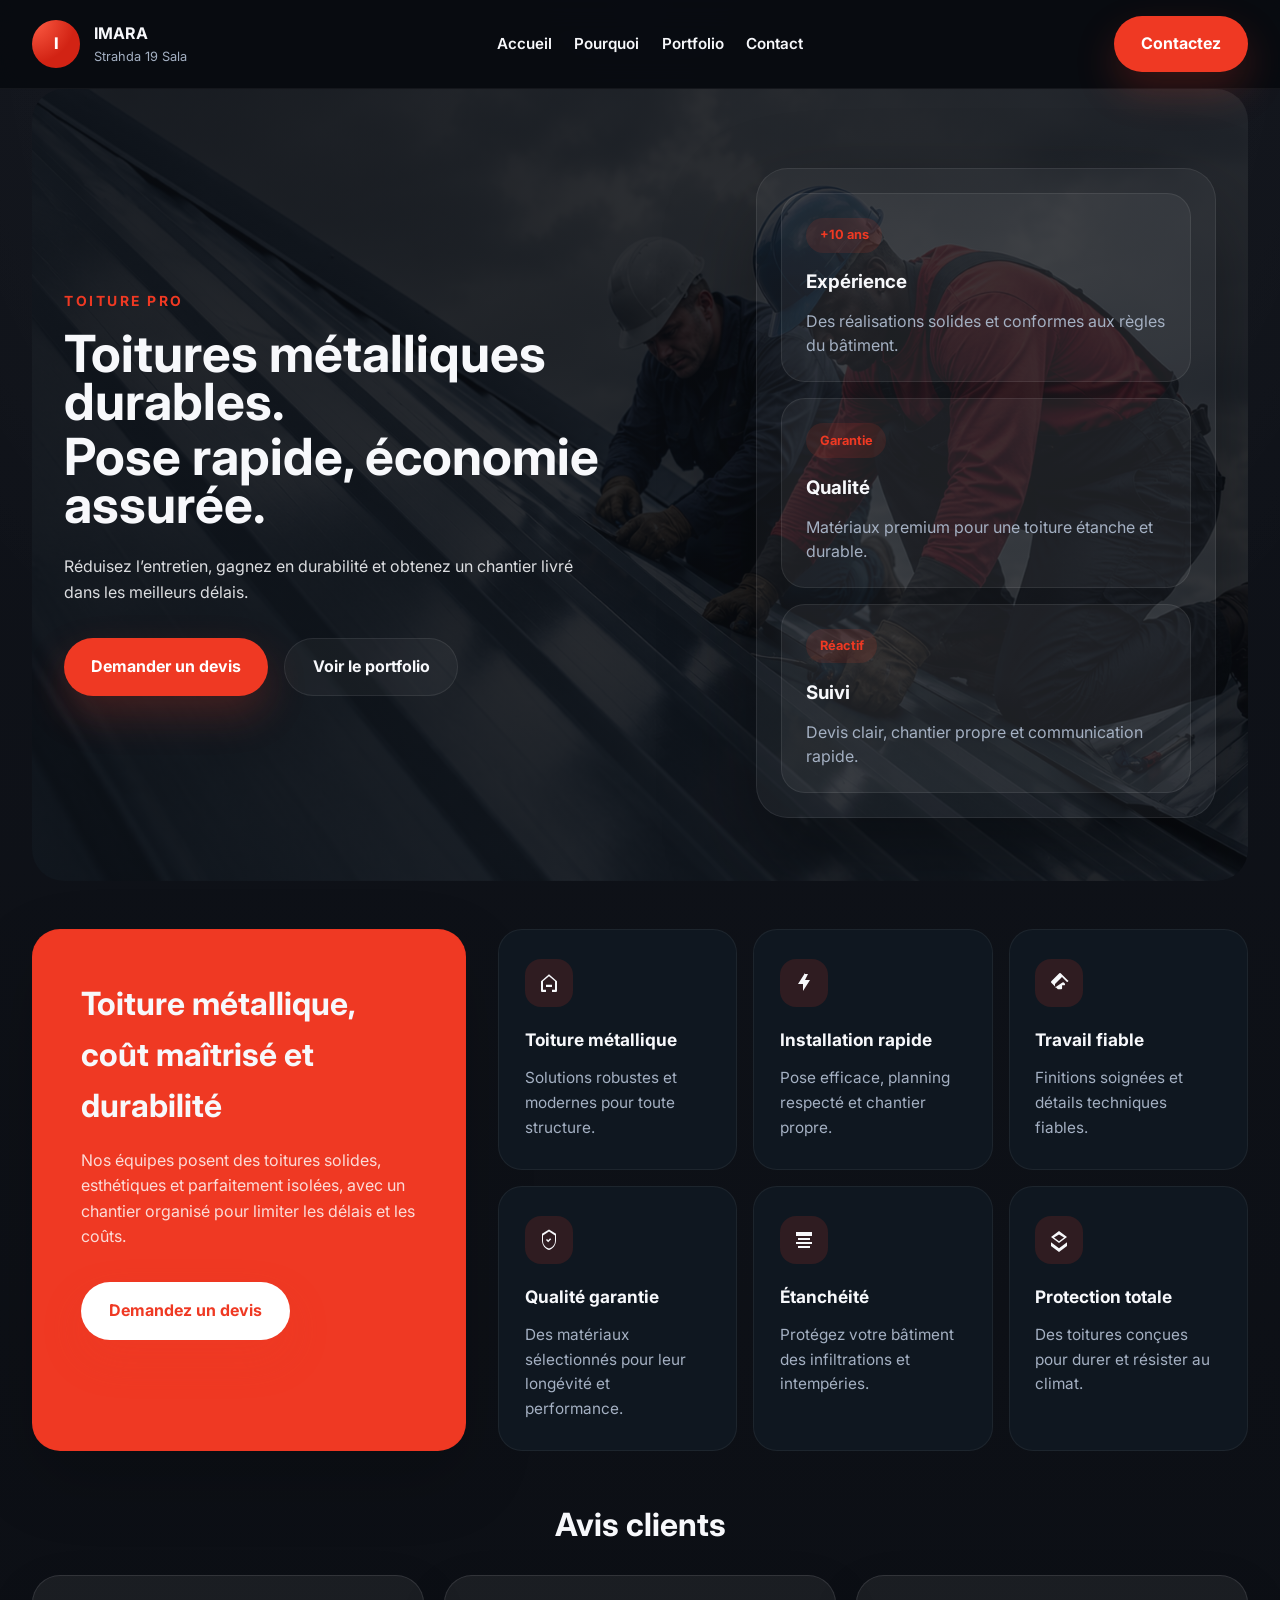
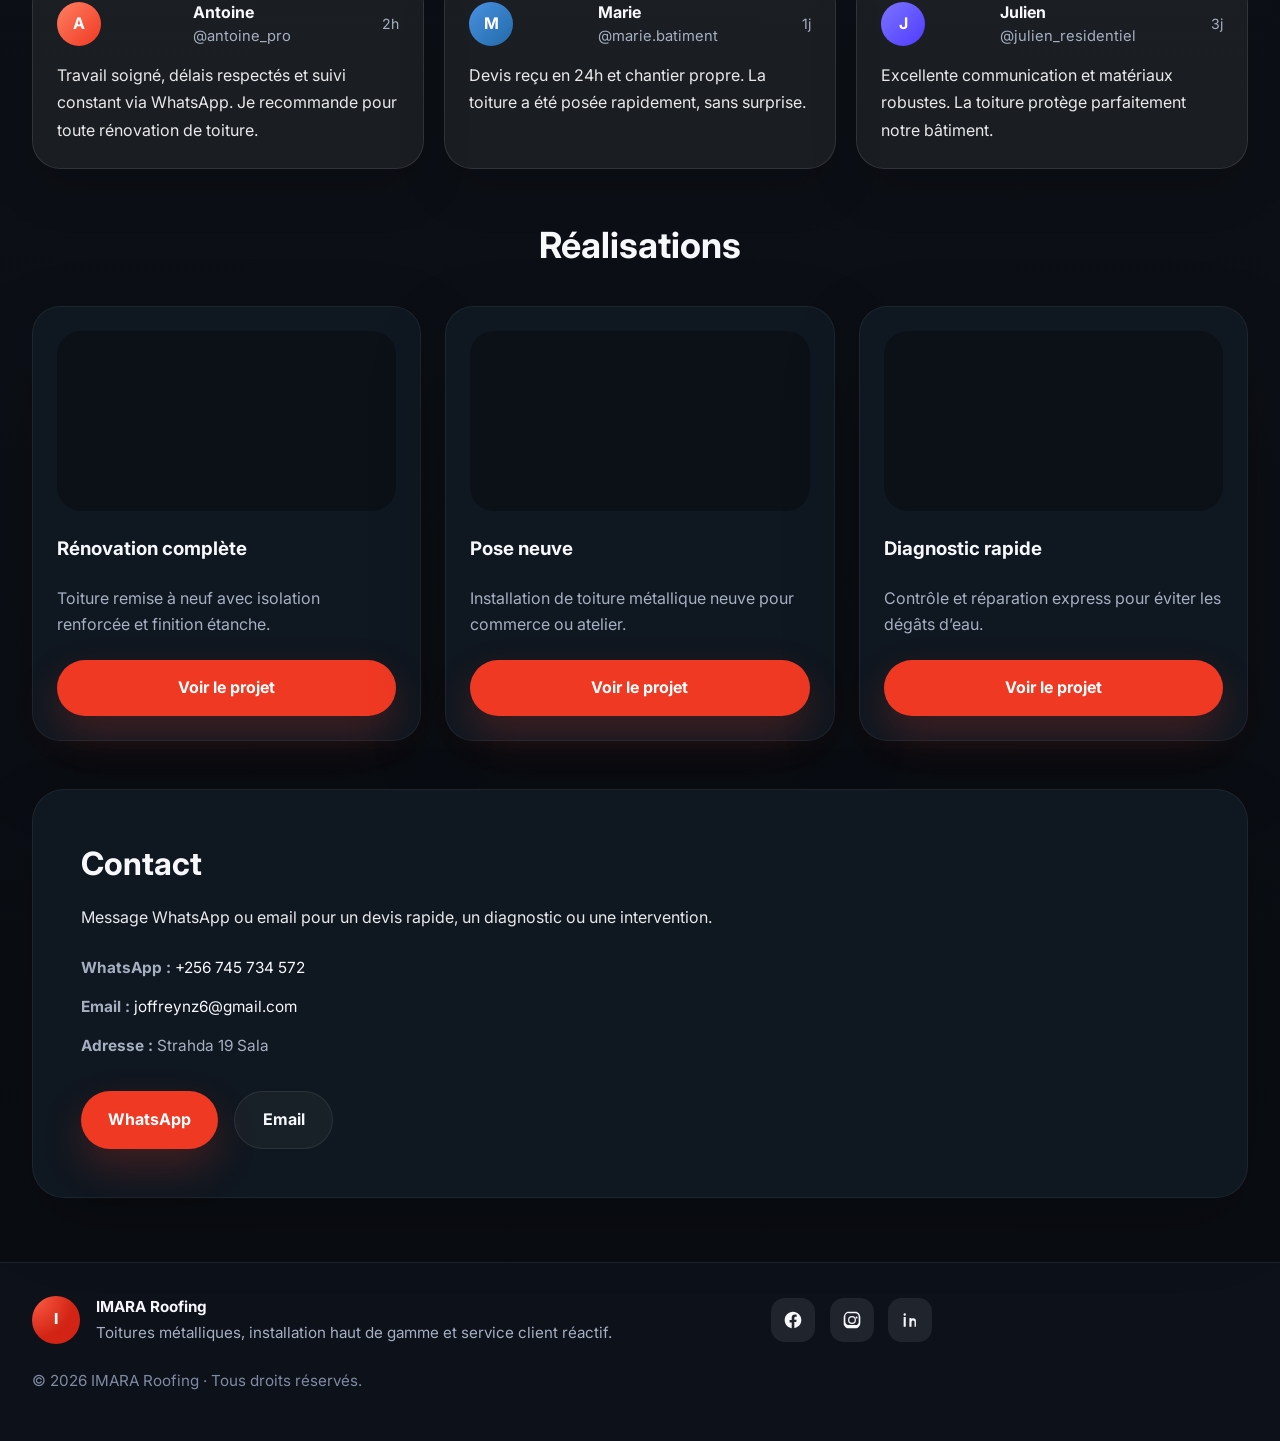
==== index.html @ eb377184 "first commit" ====
<!DOCTYPE html>
<html lang="fr">
<head>
  <meta charset="UTF-8" />
  <meta name="viewport" content="width=device-width, initial-scale=1.0" />
  <meta name="description" content="IMARA Roofing propose des toitures métalliques durables, une installation rapide et un service client réactif. Devis WhatsApp ou email en 24h." />
  <link rel="preconnect" href="https://fonts.googleapis.com" />
  <link rel="preconnect" href="https://fonts.gstatic.com" crossorigin />
  <link href="https://fonts.googleapis.com/css2?family=Inter:wght@400;500;600;700;800&display=swap" rel="stylesheet" />
  <link rel="preload" href="Hero.png" as="image" />
  <link rel="preload" href="1.jpg" as="image" />
  <link rel="preload" href="2.jpg" as="image" />
  <link rel="preload" href="3.jpg" as="image" />
  <title>IMARA Roofing</title>
  <link rel="stylesheet" href="styles.css" />
  <link rel="icon" type="image/x-icon" href="logo.png" />
</head>
<body>
  <header class="site-header">
    <div class="brand">
      <div class="brand-mark">I</div>
      <div class="brand-text">
        <strong>IMARA</strong>
        <span>Strahda 19 Sala</span>
      </div>
    </div>

    <button class="mobile-nav-toggle" aria-label="Ouvrir le menu" aria-expanded="false">
      <span></span>
      <span></span>
      <span></span>
    </button>

    <nav class="site-nav" aria-label="Navigation principale">
      <a href="#home">Accueil</a>
      <a href="#which">Pourquoi</a>
      <a href="#portfolio">Portfolio</a>
      <a href="#contact">Contact</a>
    </nav>

    <a class="button button-primary header-cta" href="#contact">Contactez</a>
  </header>

  <main>
    <section class="hero" id="home">
      <div class="hero-copy">
        <p class="eyebrow">Toiture pro</p>
        <h1>Toitures métalliques durables.<br /><span>Pose rapide, économie assurée.</span></h1>
        <p class="hero-text">Réduisez l’entretien, gagnez en durabilité et obtenez un chantier livré dans les meilleurs délais.</p>
        <div class="hero-actions">
          <a class="button button-primary" href="#contact">Demander un devis</a>
          <a class="button button-secondary" href="#portfolio">Voir le portfolio</a>
        </div>
      </div>
      <div class="hero-visual">
        <span class="sr-only">Illustration de chantier de toiture métallique</span>
        <article class="visual-card">
          <span class="visual-tag">+10 ans</span>
          <h3>Expérience</h3>
          <p>Des réalisations solides et conformes aux règles du bâtiment.</p>
        </article>
        <article class="visual-card">
          <span class="visual-tag">Garantie</span>
          <h3>Qualité</h3>
          <p>Matériaux premium pour une toiture étanche et durable.</p>
        </article>
        <article class="visual-card">
          <span class="visual-tag">Réactif</span>
          <h3>Suivi</h3>
          <p>Devis clair, chantier propre et communication rapide.</p>
        </article>
      </div>
    </section>

    <section class="overview" id="which">
      <div class="overview-panel">
        <h2>Toiture métallique, coût maîtrisé et durabilité</h2>
        <p>Nos équipes posent des toitures solides, esthétiques et parfaitement isolées, avec un chantier organisé pour limiter les délais et les coûts.</p>
        <a class="button button-secondary" href="#contact">Demandez un devis</a>
      </div>

      <div class="overview-grid">
        <article class="feature-block">
          <div class="feature-icon">
            <svg viewBox="0 0 24 24" aria-hidden="true"><path d="M12 3.25l8 7V20a1 1 0 0 1-1 1h-4v-5H9v5H5a1 1 0 0 1-1-1V10.25l8-7zm0 1.9L6 10.25v8.5h3v-5h6v5h3v-8.5L12 5.15z"/></svg>
          </div>
          <h3>Toiture métallique</h3>
          <p>Solutions robustes et modernes pour toute structure.</p>
        </article>
        <article class="feature-block">
          <div class="feature-icon">
            <svg viewBox="0 0 24 24" aria-hidden="true"><path d="M13 2L6 13h5v7l7-11h-5l3-6h-3z"/></svg>
          </div>
          <h3>Installation rapide</h3>
          <p>Pose efficace, planning respecté et chantier propre.</p>
        </article>
        <article class="feature-block">
          <div class="feature-icon">
            <svg viewBox="0 0 24 24" aria-hidden="true"><path d="M21.7 10.3l-8-8a1 1 0 0 0-1.4 0l-8 8a1 1 0 0 0 0 1.4l6.3 6.3c.18.18.43.28.7.28h2.8a1 1 0 0 0 1-1v-3h2a1 1 0 0 0 .7-1.7l-1-1a1 1 0 0 0-1.4 0L8 16.6V13l7-7 4.7 4.7a1 1 0 0 0 1.4-1.4z"/></svg>
          </div>
          <h3>Travail fiable</h3>
          <p>Finitions soignées et détails techniques fiables.</p>
        </article>
        <article class="feature-block">
          <div class="feature-icon">
            <svg viewBox="0 0 24 24" aria-hidden="true"><path d="M12 1.5l7 4.25v6.5c0 5-3.3 8.75-7 9.75-3.7-1-7-4.75-7-9.75v-6.5l7-4.25zm0 2.05L6 7.46v5.64c0 3.7 2.6 6.78 6 7.4 3.4-.62 6-3.7 6-7.4V7.46l-6-3.91zm1.13 6.65l-1.96 1.96-1.13-1.13-1.06 1.06 2.19 2.19 3.02-3.02-1.06-1.06z"/></svg>
          </div>
          <h3>Qualité garantie</h3>
          <p>Des matériaux sélectionnés pour leur longévité et performance.</p>
        </article>
        <article class="feature-block">
          <div class="feature-icon">
            <svg viewBox="0 0 24 24" aria-hidden="true"><path d="M4 4h16v4H4V4zm2 6h12v2H6v-2zm-2 4h16v2H4v-2zm2 4h12v2H6v-2z"/></svg>
          </div>
          <h3>Étanchéité</h3>
          <p>Protégez votre bâtiment des infiltrations et intempéries.</p>
        </article>
        <article class="feature-block">
          <div class="feature-icon">
            <svg viewBox="0 0 24 24" aria-hidden="true"><path d="M12 3l8 6-8 6-8-6 8-6zm0 3.5L7 9.5l5 3.75 5-3.75-5-3zM4 14.2l8 6 8-6V18l-8 6-8-6v-3.8z"/></svg>
          </div>
          <h3>Protection totale</h3>
          <p>Des toitures conçues pour durer et résister au climat.</p>
        </article>
      </div>
    </section>

    <section class="testimonials" aria-label="Témoignages clients">
      <h2>Avis clients</h2>
      <div class="testimonial-grid">
        <article class="testimonial-card">
          <div class="testimonial-meta">
            <div class="avatar avatar-antoine" aria-hidden="true">A</div>
            <div>
              <div class="testimonial-user">Antoine</div>
              <div class="testimonial-handle">@antoine_pro</div>
            </div>
            <span class="testimonial-time">2h</span>
          </div>
          <p>Travail soigné, délais respectés et suivi constant via WhatsApp. Je recommande pour toute rénovation de toiture.</p>
        </article>
        <article class="testimonial-card">
          <div class="testimonial-meta">
            <div class="avatar avatar-marie" aria-hidden="true">M</div>
            <div>
              <div class="testimonial-user">Marie</div>
              <div class="testimonial-handle">@marie.batiment</div>
            </div>
            <span class="testimonial-time">1j</span>
          </div>
          <p>Devis reçu en 24h et chantier propre. La toiture a été posée rapidement, sans surprise.</p>
        </article>
        <article class="testimonial-card">
          <div class="testimonial-meta">
            <div class="avatar avatar-julien" aria-hidden="true">J</div>
            <div>
              <div class="testimonial-user">Julien</div>
              <div class="testimonial-handle">@julien_residentiel</div>
            </div>
            <span class="testimonial-time">3j</span>
          </div>
          <p>Excellente communication et matériaux robustes. La toiture protège parfaitement notre bâtiment.</p>
        </article>
      </div>
    </section>

    <section class="services" id="portfolio">
      <h2>Réalisations</h2>
      <div class="card-grid">
        <article class="service-card">
          <div class="card-image card-image-1" role="img" aria-label="Rénovation de toiture métallique sur une maison individuelle"></div>
          <h3>Rénovation complète</h3>
          <p>Toiture remise à neuf avec isolation renforcée et finition étanche.</p>
          <a class="button button-primary" href="#contact">Voir le projet</a>
        </article>
        <article class="service-card">
          <div class="card-image card-image-2" role="img" aria-label="Pose d'une nouvelle toiture métal sur bâtiment professionnel"></div>
          <h3>Pose neuve</h3>
          <p>Installation de toiture métallique neuve pour commerce ou atelier.</p>
          <a class="button button-primary" href="#contact">Voir le projet</a>
        </article>
        <article class="service-card">
          <div class="card-image card-image-3" role="img" aria-label="Inspection et réparation de toiture en métal pour une résidence"></div>
          <h3>Diagnostic rapide</h3>
          <p>Contrôle et réparation express pour éviter les dégâts d’eau.</p>
          <a class="button button-primary" href="#contact">Voir le projet</a>
        </article>
      </div>
    </section>

    <section class="contact" id="contact">
      <div class="contact-panel">
        <h2>Contact</h2>
        <p>Message WhatsApp ou email pour un devis rapide, un diagnostic ou une intervention.</p>
        <ul class="contact-info">
          <li><strong>WhatsApp :</strong> <a href="https://wa.me/256745734572" target="_blank" rel="noreferrer noopener">+256 745 734 572</a></li>
          <li><strong>Email :</strong> <a href="mailto:joffreynz6@gmail.com">joffreynz6@gmail.com</a></li>
          <li><strong>Adresse :</strong> Strahda 19 Sala</li>
        </ul>
        <div class="contact-actions">
          <a class="button button-primary" href="https://wa.me/256745734572" target="_blank" rel="noreferrer noopener">WhatsApp</a>
          <a class="button button-secondary" href="mailto:joffreynz6@gmail.com">Email</a>
        </div>
      </div>
    </section>
  </main>

  <button class="back-to-top" type="button" aria-label="Retour en haut">↑</button>

  <footer class="site-footer">
    <div class="footer-brand">
      <div class="brand-mark">I</div>
      <div>
        <p class="footer-title">IMARA Roofing</p>
        <p class="footer-text">Toitures métalliques, installation haut de gamme et service client réactif.</p>
      </div>
    </div>
    <div class="footer-links" aria-label="Liens réseaux sociaux">
      <a href="https://www.facebook.com" target="_blank" rel="noreferrer noopener" class="footer-link" aria-label="Facebook">
        <svg viewBox="0 0 24 24" aria-hidden="true"><path d="M22 12c0-5.52-4.48-10-10-10S2 6.48 2 12c0 4.99 3.66 9.12 8.44 9.88v-6.99H7.9v-2.9h2.54V9.41c0-2.5 1.49-3.89 3.77-3.89 1.09 0 2.23.2 2.23.2v2.45h-1.25c-1.23 0-1.61.76-1.61 1.54v1.85h2.74l-.44 2.9h-2.3v6.99C18.34 21.12 22 16.99 22 12z"/></svg>
      </a>
      <a href="https://www.instagram.com" target="_blank" rel="noreferrer noopener" class="footer-link" aria-label="Instagram">
        <svg viewBox="0 0 24 24" aria-hidden="true"><path d="M7.75 2h8.5C19.1 2 22 4.9 22 8.75v6.5C22 19.1 19.1 22 16.25 22h-8.5C4.9 22 2 19.1 2 16.25v-6.5C2 4.9 4.9 2 7.75 2zm0 1.5C5.68 3.5 4 5.18 4 7.25v6.5C4 16.32 5.68 18 7.75 18h8.5C18.32 18 20 16.32 20 14.25v-6.5C20 5.68 18.32 4 16.25 4h-8.5zM12 7.25a4.75 4.75 0 1 1 0 9.5 4.75 4.75 0 0 1 0-9.5zm0 1.5a3.25 3.25 0 1 0 0 6.5 3.25 3.25 0 0 0 0-6.5zm5.5-.88a1.13 1.13 0 1 1 0 2.25 1.13 1.13 0 0 1 0-2.25z"/></svg>
      </a>
      <a href="https://www.linkedin.com" target="_blank" rel="noreferrer noopener" class="footer-link" aria-label="LinkedIn">
        <svg viewBox="0 0 24 24" aria-hidden="true"><path d="M6.94 8.43H4.38V20H6.94V8.43zM5.66 6.75a1.44 1.44 0 1 1 0-2.88 1.44 1.44 0 0 1 0 2.88zM20 20h-2.56v-5.34c0-1.28-.5-2.16-1.74-2.16-0.95 0-1.52.64-1.77 1.26-.09.22-.11.53-.11.84V20H11.3s.03-9.36 0-10.33h2.56v1.46c.34-.53.95-1.29 2.3-1.29 1.68 0 2.95 1.1 2.95 3.45V20z"/></svg>
      </a>
    </div>
    <p class="footer-copy">© <span id="footer-year"></span> IMARA Roofing · Tous droits réservés.</p>
  </footer>

  <script src="script.js"></script>
</body>
</html>
---- styles.css ----
:root {
  color-scheme: dark;
  --bg: #090c11;
  --surface: #0f1720;
  --surface-muted: #131a25;
  --text: #f7f8fb;
  --text-muted: #a4b0c2;
  --border: rgba(255,255,255,0.08);
  --accent: #ef3923;
  --accent-soft: rgba(239,57,35,0.14);
  font-family: Inter, system-ui, -apple-system, BlinkMacSystemFont, "Segoe UI", sans-serif;
  font-size: 16px;
  line-height: 1.6;
  color: var(--text);
  background-color: var(--bg);
}
*, *::before, *::after {
  box-sizing: border-box;
}
html {
  scroll-behavior: smooth;
}
body {
  margin: 0;
  min-height: 100vh;
  background: radial-gradient(circle at top, rgba(255,255,255,0.05), transparent 28%),
              linear-gradient(180deg, #10131a 0%, var(--bg) 100%);
}
a {
  color: inherit;
  text-decoration: none;
}
button,
.button {
  display: inline-flex;
  align-items: center;
  justify-content: center;
  border: none;
  border-radius: 999px;
  padding: 0.95rem 1.7rem;
  font-weight: 700;
  cursor: pointer;
  transition: transform 0.25s ease, box-shadow 0.25s ease, background-color 0.25s ease;
}
.button:hover,
.footer-link:hover {
  transform: translateY(-1px);
}
.button-primary {
  background: var(--accent);
  color: white;
  box-shadow: 0 18px 40px rgba(239, 57, 35, 0.22);
}
.button-secondary {
  background: rgba(255,255,255,0.04);
  color: var(--text);
  border: 1px solid var(--border);
}
.site-header {
  position: sticky;
  top: 0;
  z-index: 20;
  display: flex;
  align-items: center;
  justify-content: space-between;
  gap: 1rem;
  padding: 1rem 2rem;
  background: rgba(8, 11, 16, 0.95);
  border-bottom: 1px solid rgba(255,255,255,0.05);
  backdrop-filter: blur(14px);
}
.brand {
  display: flex;
  align-items: center;
  gap: 0.85rem;
}
.brand-mark {
  width: 48px;
  height: 48px;
  border-radius: 50%;
  display: grid;
  place-items: center;
  background: radial-gradient(circle at top left, #ff5f46, #d22314 64%);
  color: white;
  font-weight: 800;
}
.brand-text strong {
  display: block;
  font-size: 1rem;
}
.brand-text span {
  display: block;
  font-size: 0.8rem;
  color: var(--text-muted);
}
.mobile-nav-toggle {
  display: none;
  width: 44px;
  height: 44px;
  border: 1px solid var(--border);
  border-radius: 14px;
  background: rgba(255,255,255,0.05);
  color: var(--text);
  cursor: pointer;
  align-items: center;
  justify-content: center;
  padding: 0.75rem;
}
.mobile-nav-toggle span {
  display: block;
  width: 20px;
  height: 2px;
  background: currentColor;
  border-radius: 999px;
  margin: 3px 0;
}
.site-nav {
  display: flex;
  align-items: center;
  gap: 1.4rem;
}
.site-nav a {
  color: var(--text);
  font-size: 0.95rem;
  font-weight: 600;
}
.header-cta {
  white-space: nowrap;
}
.hero {
  display: grid;
  grid-template-columns: 1.4fr 1fr;
  gap: 3rem;
  align-items: center;
  min-height: 88vh;
  padding: 4rem 2rem 3rem;
  margin: 0 2rem;
  background: linear-gradient(180deg, rgba(9, 12, 17, 0.86), rgba(9, 12, 17, 0.86)),
              url('Hero.png') center/cover no-repeat;
  border-radius: 32px;
  overflow: hidden;
}
.hero-copy {
  max-width: 640px;
}
.eyebrow {
  color: var(--accent);
  font-weight: 700;
  letter-spacing: 0.18em;
  text-transform: uppercase;
  margin: 0 0 1rem;
  font-size: 0.87rem;
}
.hero-copy h1 {
  margin: 0;
  font-size: clamp(3rem, 4vw, 5.4rem);
  line-height: 0.95;
}
.hero-copy h1 span {
  display: block;
  margin-top: 0.35rem;
}
.hero-text {
  margin: 1.6rem 0 2rem;
  color: rgba(247,248,251,0.88);
  font-size: 1rem;
  max-width: 32rem;
}
.hero-actions {
  display: flex;
  flex-wrap: wrap;
  gap: 1rem;
}
.hero-visual {
  min-height: 420px;
  border-radius: 32px;
  background: rgba(255,255,255,0.04);
  border: 1px solid rgba(255,255,255,0.08);
  box-shadow: 0 40px 90px rgba(0,0,0,0.35);
  display: grid;
  grid-template-columns: repeat(1, minmax(0, 1fr));
  gap: 1rem;
  padding: 1.5rem;
}
.visual-card {
  background: rgba(255,255,255,0.05);
  border: 1px solid rgba(255,255,255,0.08);
  border-radius: 24px;
  padding: 1.5rem;
}
.visual-tag {
  display: inline-flex;
  padding: 0.45rem 0.85rem;
  border-radius: 999px;
  background: rgba(239,57,35,0.12);
  color: var(--accent);
  font-size: 0.8rem;
  font-weight: 700;
  margin-bottom: 0.9rem;
}
.visual-card h3 {
  margin: 0 0 0.75rem;
}
.visual-card p {
  margin: 0;
  color: var(--text-muted);
  line-height: 1.5;
}
.sr-only {
  position: absolute;
  width: 1px;
  height: 1px;
  padding: 0;
  margin: -1px;
  overflow: hidden;
  clip: rect(0, 0, 0, 0);
  white-space: nowrap;
  border: 0;
}
.overview {
  display: grid;
  grid-template-columns: 1.1fr 1.9fr;
  gap: 2rem;
  margin: 3rem 2rem 0;
  
}
.overview-panel {
  background-color: #ef3923;
  
  border: 1px solid rgba(213, 16, 16, 0.06);
  border-radius: 28px;
  padding: 3rem;
  box-shadow: 0 28px 70px rgba(0, 0, 0, 0.18);
}
.overview-panel h2 {
  margin: 0 0 1rem;
  font-size: clamp(2rem, 2.5vw, 2.8rem);
}
.overview-panel p {
  margin: 0 0 2rem;
  color: rgba(255,255,255,0.82);
  max-width: 32rem;
}
.overview-panel .button {
  background: white;
  color: var(--accent);
  box-shadow: 0 18px 40px rgba(239, 57, 35, 0.22);
}
.overview-grid {
  display: grid;
  grid-template-columns: repeat(3, minmax(0, 1fr));
  gap: 1rem;
 
}

.feature-block {
  background: var(--surface);
  border-radius: 24px;
  padding: 1.8rem 1.6rem;
  border: 1px solid rgba(255,255,255,0.06);
  transition: transform 0.25s ease, border-color 0.25s ease, background 0.25s ease;
}
.feature-block:hover {
  transform: translateY(-3px);
  border-color: rgba(239, 57, 35, 0.28);
}
.feature-icon {
  width: 48px;
  height: 48px;
  border-radius: 16px;
  display: grid;
  place-items: center;
  background: var(--accent-soft);
  margin-bottom: 1.2rem;
}
.feature-icon svg {
  width: 24px;
  height: 24px;
  fill: currentColor;
}
.feature-block h3 {
  margin: 0 0 0.8rem;
  font-size: 1.08rem;
}
.feature-block p {
  margin: 0;
  color: var(--text-muted);
  font-size: 0.96rem;
}
.services {
  margin: 3rem 2rem 0;
  
}
.services h2 {
  margin: 0 0 2rem;
  font-size: clamp(2.25rem, 2.8vw, 3.5rem);
  text-align: center;
}
.card-grid {
  display: grid;
  grid-template-columns: repeat(3, minmax(0, 1fr));
  gap: 1.5rem;
}
.service-card {
  background: var(--surface);
  border-radius: 28px;
  padding: 1.5rem;
  border: 1px solid rgba(255,255,255,0.06);
  box-shadow: 0 30px 80px rgba(0, 0, 0, 0.18);
  display: flex;
  flex-direction: column;
  gap: 1.4rem;
}
.card-image {
  min-height: 180px;
  border-radius: 24px;
  background-size: cover;
  background-position: center;
}
.card-image-1 {
  background: linear-gradient(180deg, rgba(0,0,0,0.28), rgba(0,0,0,0.28)), url('1.jpg') center/cover no-repeat;
}
.card-image-2 {
  background: linear-gradient(180deg, rgba(0,0,0,0.28), rgba(0,0,0,0.28)), url('2.jpg') center/cover no-repeat;
}
.card-image-3 {
  background: linear-gradient(180deg, rgba(0,0,0,0.28), rgba(0,0,0,0.28)), url('3.jpg') center/cover no-repeat;
}
.service-card h3 {
  margin: 0;
}
.service-card p {
  margin: 0;
  color: var(--text-muted);
}
.testimonials {
  margin: 3rem 2rem 0;
}
.testimonials h2 {
  margin: 0 0 1.5rem;
  font-size: clamp(2rem, 2.5vw, 2.8rem);
  text-align: center;
}
.testimonial-grid {
  display: grid;
  grid-template-columns: repeat(3, minmax(0, 1fr));
  gap: 1.25rem;
}
.testimonial-card {
  background: rgba(255,255,255,0.06);
  border: 1px solid rgba(255,255,255,0.1);
  border-radius: 28px;
  padding: 1.5rem;
  color: var(--text);
  box-shadow: 0 20px 50px rgba(0, 0, 0, 0.14);
}
.testimonial-meta {
  display: flex;
  align-items: center;
  gap: 0.9rem;
  justify-content: space-between;
  margin-bottom: 0.85rem;
}
.avatar {
  width: 44px;
  height: 44px;
  border-radius: 50%;
  display: grid;
  place-items: center;
  font-weight: 700;
  color: white;
  background: linear-gradient(135deg, #ff7f61, #ef3923);
  flex-shrink: 0;
}
.avatar-marie {
  background: linear-gradient(135deg, #4a90e2, #226ba8);
}
.avatar-julien {
  background: linear-gradient(135deg, #7b74ff, #4f3bff);
}
.testimonial-user {
  font-weight: 700;
}
.testimonial-handle {
  color: var(--text-muted);
  font-size: 0.92rem;
}
.testimonial-time {
  color: var(--text-muted);
  font-size: 0.88rem;
}
.testimonial-card p {
  margin: 0;
  color: rgba(255,255,255,0.9);
  line-height: 1.7;
}
.contact {
  display: grid;
  grid-template-columns: 1fr;
  gap: 1.75rem;
  margin: 3rem 2rem 4rem;
}
.contact-panel {
  background: var(--surface);
  border-radius: 32px;
  padding: 3rem;
  border: 1px solid rgba(255,255,255,0.06);
  box-shadow: 0 28px 70px rgba(0, 0, 0, 0.18);
}
.contact-actions {
  display: flex;
  flex-wrap: wrap;
  gap: 1rem;
}
.back-to-top {
  position: fixed;
  right: 1.25rem;
  bottom: 1.25rem;
  width: 44px;
  height: 44px;
  border: none;
  border-radius: 14px;
  background: rgba(239, 57, 35, 0.92);
  color: white;
  font-size: 1.25rem;
  cursor: pointer;
  opacity: 0;
  visibility: hidden;
  transform: translateY(10px);
  transition: opacity 0.25s ease, transform 0.25s ease, visibility 0.25s ease;
}
.back-to-top.visible {
  opacity: 1;
  visibility: visible;
  transform: translateY(0);
}
.contact-panel h2 {
  margin: 0 0 1rem;
  font-size: clamp(2rem, 2.5vw, 3rem);
}
.contact-panel p {
  margin: 0 0 1.6rem;
  color: rgba(255,255,255,0.9);
}
.contact-info {
  list-style: none;
  padding: 0;
  margin: 0 0 2rem;
  display: grid;
  gap: 0.9rem;
}
.contact-info li {
  color: var(--text-muted);
  font-size: 0.96rem;
}
.contact-info a {
  color: var(--text);
}
.contact-actions {
  display: flex;
  flex-wrap: wrap;
  gap: 1rem;
}
.site-footer {
  padding: 2rem 2rem 3rem;
  display: grid;
  grid-template-columns: 1.5fr 1fr;
  align-items: center;
  gap: 1.5rem;
  background: rgba(14, 18, 27, 0.98);
  border-top: 1px solid rgba(255,255,255,0.07);
  color: #abb4c6;
  font-size: 0.95rem;
}
.footer-brand {
  display: flex;
  align-items: center;
  gap: 1rem;
}
.footer-title {
  margin: 0 0 0.2rem;
  color: var(--text);
  font-weight: 700;
}
.footer-text {
  margin: 0;
  color: var(--text-muted);
  line-height: 1.5;
}
.footer-links {
  display: flex;
  align-items: center;
  gap: 0.9rem;
}
.footer-link {
  display: inline-flex;
  width: 44px;
  height: 44px;
  border-radius: 14px;
  align-items: center;
  justify-content: center;
  background: rgba(255,255,255,0.08);
  color: var(--text);
  transition: transform 0.2s ease, background-color 0.2s ease;
}
.footer-link:hover {
  transform: translateY(-2px);
  background: rgba(239, 57, 35, 0.18);
}
.footer-link svg {
  width: 20px;
  height: 20px;
  fill: currentColor;
}
.footer-copy {
  margin: 0;
  color: #7f8ba3;
}
@media (max-width: 1080px) {
  .overview-grid {
    grid-template-columns: repeat(2, minmax(0, 1fr));
  }
  .card-grid {
    grid-template-columns: repeat(2, minmax(0, 1fr));
  }
}
@media (max-width: 860px) {
  .hero {
    grid-template-columns: 1fr;
    padding: 3rem 1.5rem 3rem;
  }
  .overview,
  .services,
  .contact,
  .testimonials {
    margin: 2rem 1.5rem 0;
  }
  .overview {
    grid-template-columns: 1fr;
  }
  .testimonial-grid,
  .card-grid {
    grid-template-columns: 1fr;
  }
  .testimonial-meta {
    flex-wrap: wrap;
    justify-content: flex-start;
  }
  .testimonial-time {
    margin-left: auto;
  }
  .contact {
    grid-template-columns: 1fr;
  }
  .site-footer {
    grid-template-columns: 1fr;
    text-align: center;
  }
}
@media (max-width: 720px) {
  .site-header {
    flex-wrap: wrap;
    justify-content: space-between;
    padding: 1rem 1.25rem;
  }
  .mobile-nav-toggle {
    display: inline-flex;
  }
  .site-nav {
    position: absolute;
    top: 100%;
    right: 1.25rem;
    left: 1.25rem;
    display: none;
    flex-direction: column;
    gap: 0.75rem;
    padding: 1.25rem;
    background: rgba(10,13,18,0.98);
    border: 1px solid rgba(255,255,255,0.08);
    border-radius: 20px;
    margin-top: 0.75rem;
  }
  .site-nav.show {
    display: flex;
  }
  .site-nav a {
    padding: 0.65rem 1rem;
    border-radius: 14px;
    background: rgba(255,255,255,0.04);
  }
  .button-primary,
  .button-secondary {
    width: 100%;
    justify-content: center;
  }
  .hero {
    margin: 0 1.25rem;
  }
  .hero-copy {
    text-align: center;
  }
  .hero-actions {
    justify-content: center;
  }
  .overview-grid,
  .card-grid {
    grid-template-columns: 1fr;
  }
  .footer-links {
    justify-content: center;
  }
}
@media (max-width: 520px) {
  .site-header {
    padding: 1rem 1rem;
  }
  .hero {
    padding: 2.5rem 1rem 2.5rem;
  }
  .hero-copy h1 {
    font-size: 2.5rem;
  }
  .overview-panel,
  .feature-block,
  .service-card,
  .contact-panel {
    padding: 2rem;
  }
}
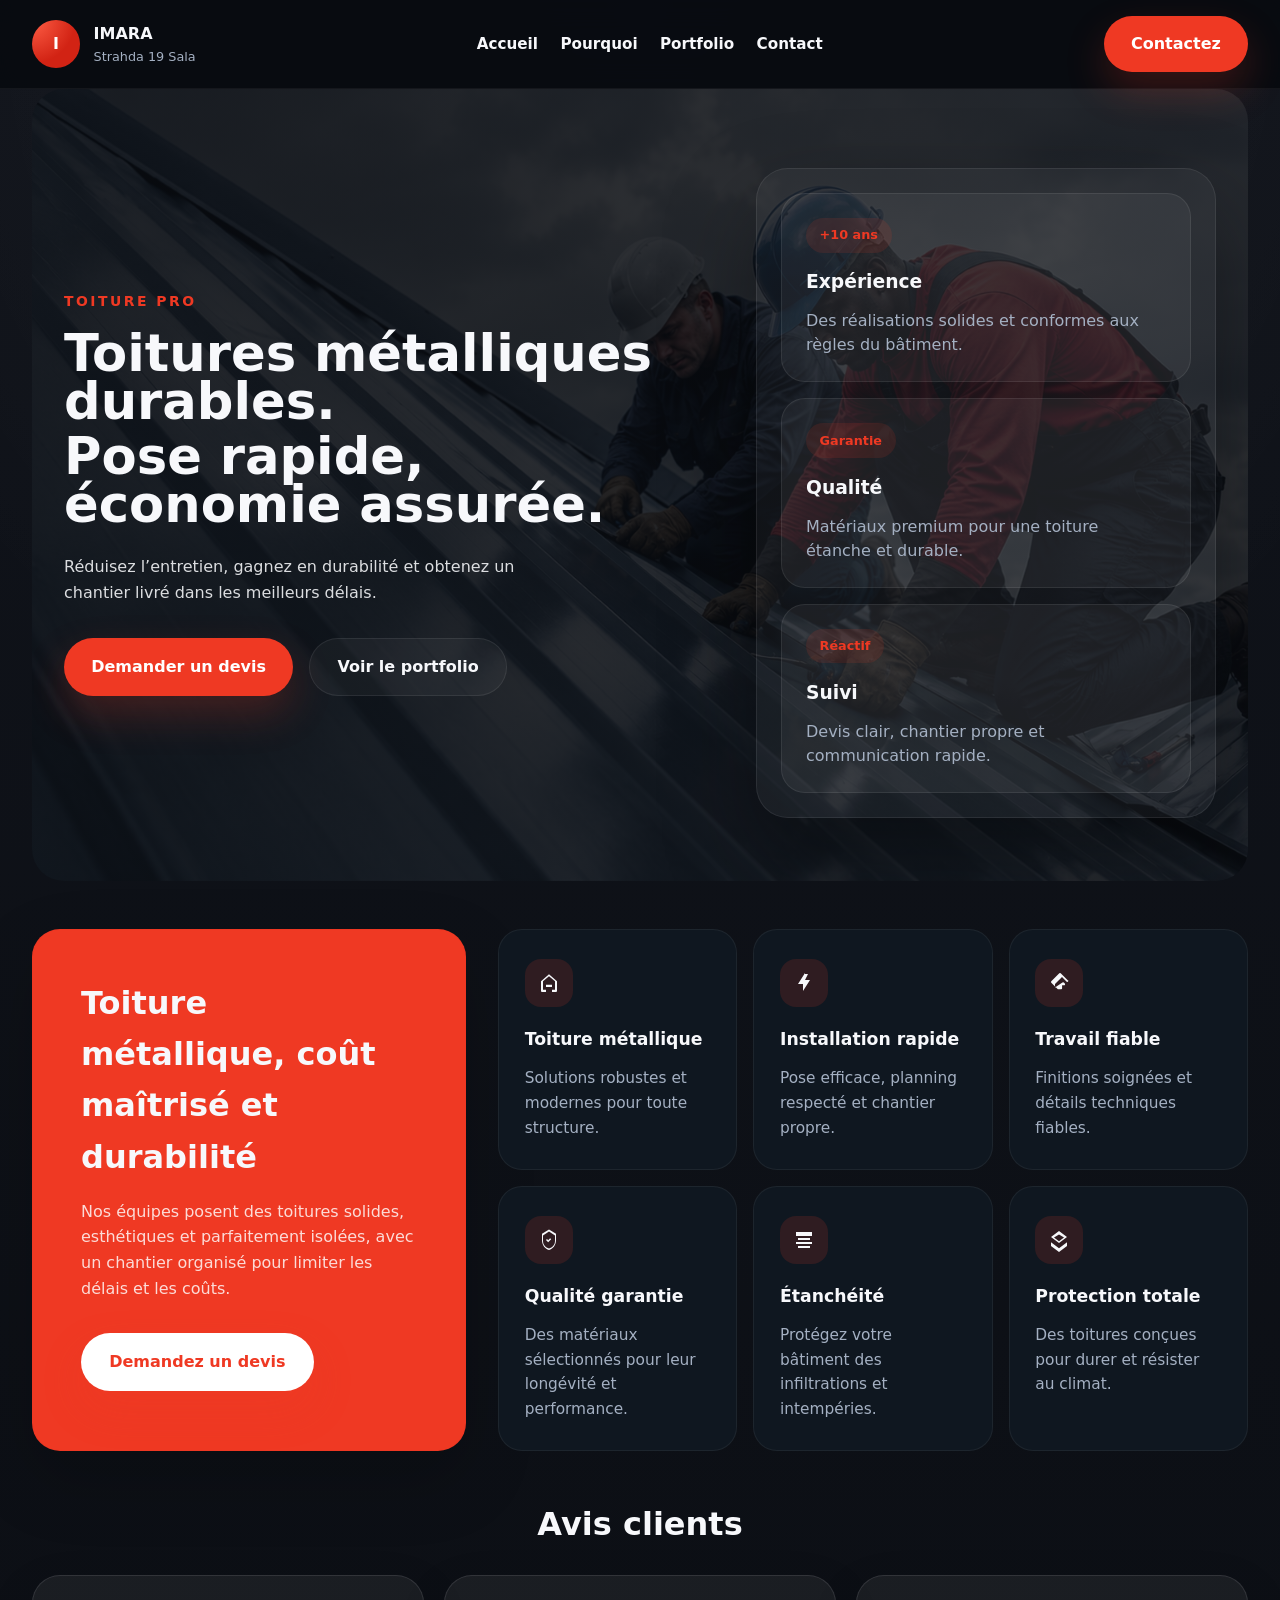
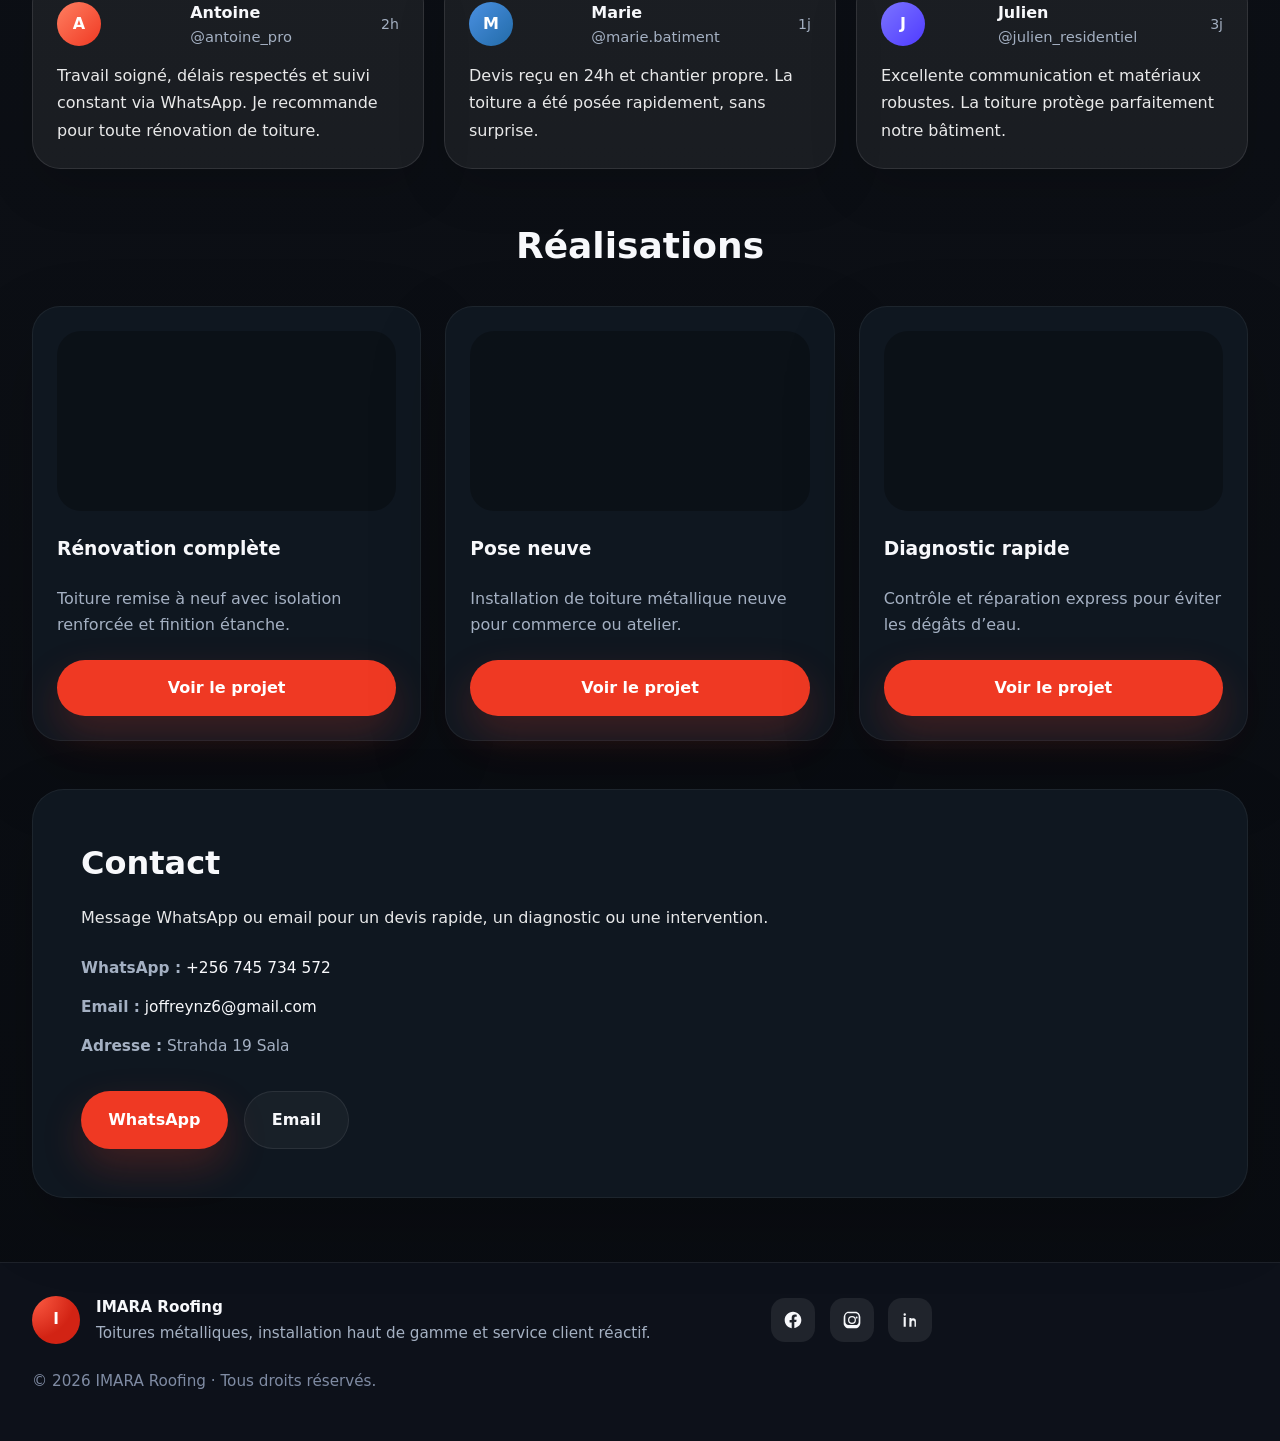
==== commit ce7428c5: "mis a jour de la securite site map et robottext" ====
--- a/index.html
+++ b/index.html
@@ -2,8 +2,19 @@
 <html lang="fr">
 <head>
   <meta charset="UTF-8" />
+  <meta http-equiv="X-UA-Compatible" content="IE=edge" />
   <meta name="viewport" content="width=device-width, initial-scale=1.0" />
-  <meta name="description" content="IMARA Roofing propose des toitures métalliques durables, une installation rapide et un service client réactif. Devis WhatsApp ou email en 24h." />
+  <meta name="description" content="IMARA Roofing propose des toitures métalliques durables, une pose rapide et un service client réactif. Obtenez un devis via WhatsApp ou email." />
+  <meta name="keywords" content="toiture métallique, rénovation toiture, installation toiture, toiture durable, devis toiture, chantier rapide, IMARA Roofing" />
+  <meta name="robots" content="index, follow" />
+  <meta name="referrer" content="strict-origin-when-cross-origin" />
+  <meta http-equiv="Content-Security-Policy" content="default-src 'self'; img-src 'self' data: https:; style-src 'self' https://fonts.googleapis.com; font-src https://fonts.gstatic.com; script-src 'self'; connect-src 'self';" />
+  <link rel="canonical" href="/" />
+  <meta property="og:title" content="IMARA Roofing | Toitures métalliques durables & pose rapide" />
+  <meta property="og:description" content="IMARA Roofing propose des toitures métalliques durables, une pose rapide et un service client réactif. Devis via WhatsApp ou email." />
+  <meta property="og:type" content="website" />
+  <meta property="og:image" content="Hero.png" />
+  <meta name="theme-color" content="#0a0d12" />
   <link rel="preconnect" href="https://fonts.googleapis.com" />
   <link rel="preconnect" href="https://fonts.gstatic.com" crossorigin />
   <link href="https://fonts.googleapis.com/css2?family=Inter:wght@400;500;600;700;800&display=swap" rel="stylesheet" />
@@ -13,6 +24,7 @@
   <link rel="preload" href="3.jpg" as="image" />
   <title>IMARA Roofing</title>
   <link rel="stylesheet" href="styles.css" />
+  <link rel="manifest" href="manifest.json" />
   <link rel="icon" type="image/x-icon" href="logo.png" />
 </head>
 <body>
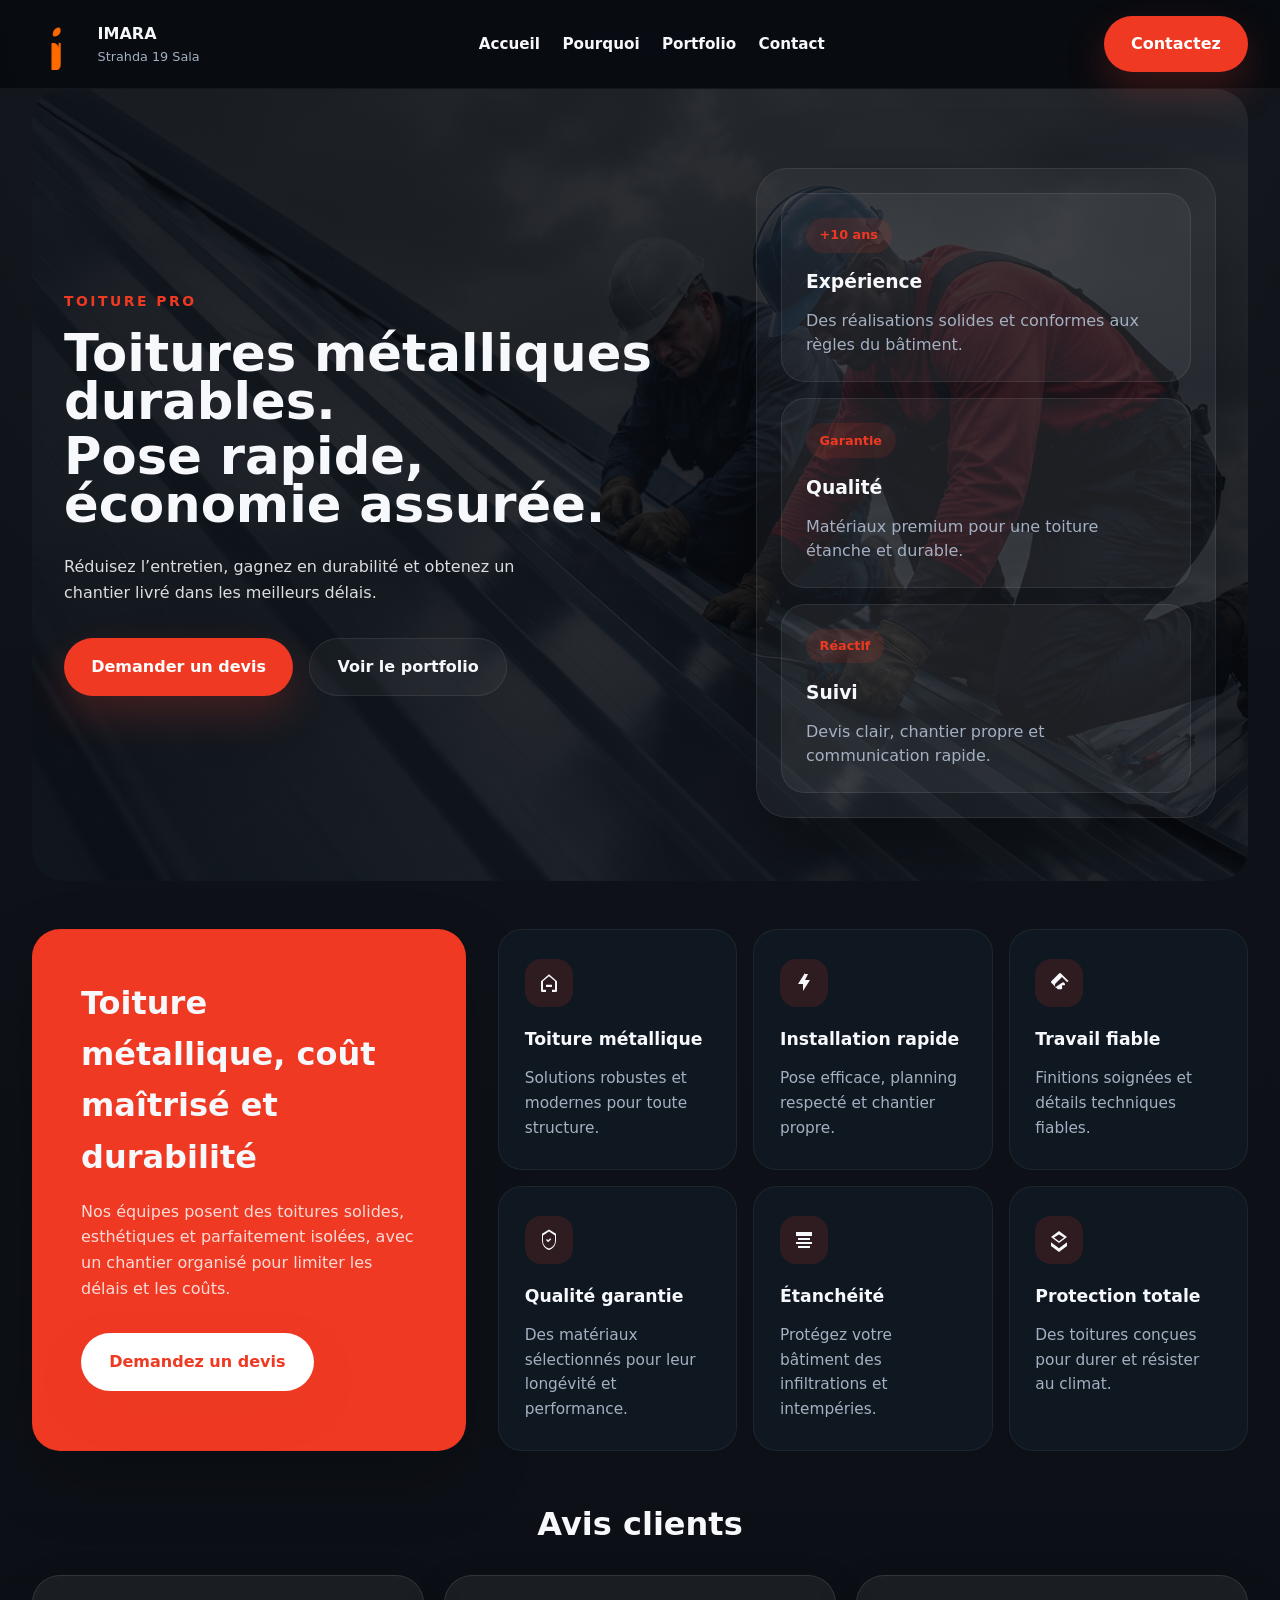
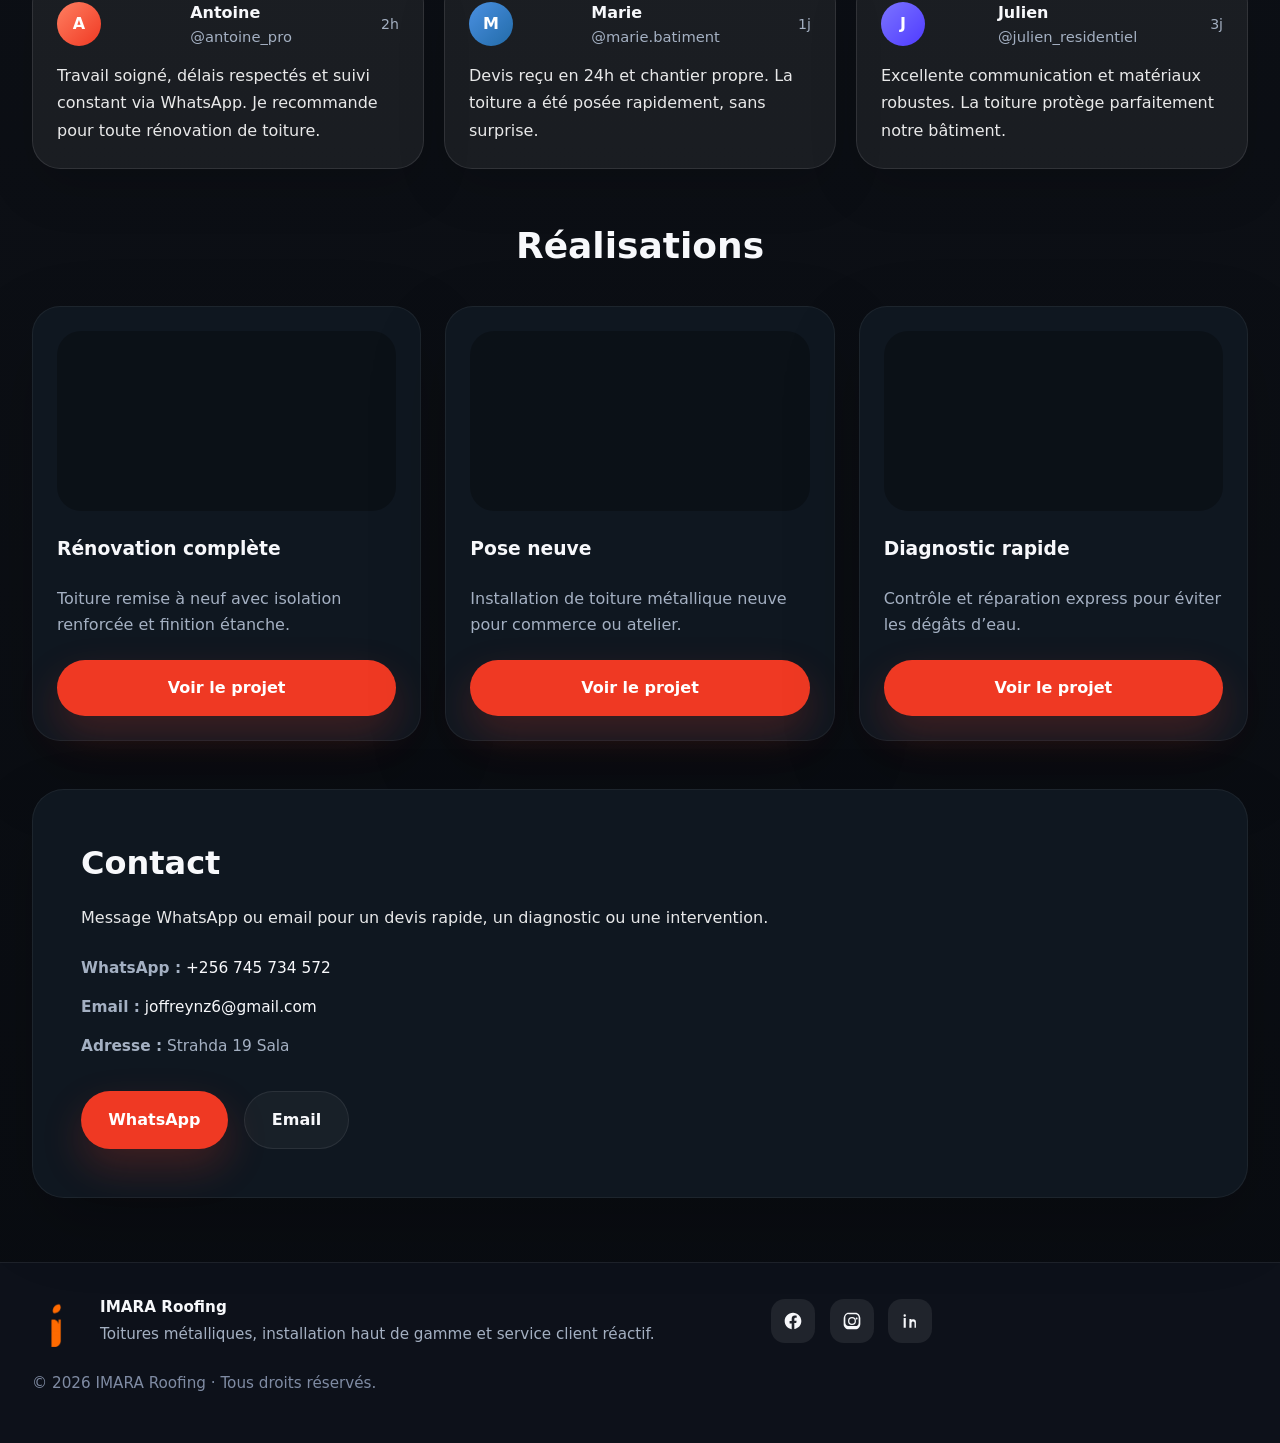
==== commit f415b3f7: "google search" ====
--- a/index.html
+++ b/index.html
@@ -30,7 +30,9 @@
 <body>
   <header class="site-header">
     <div class="brand">
-      <div class="brand-mark">I</div>
+      <div class="brand-mark">
+        <img src="logo.png" alt="Logo IMARA Roofing" />
+      </div>
       <div class="brand-text">
         <strong>IMARA</strong>
         <span>Strahda 19 Sala</span>
@@ -221,7 +223,9 @@
 
   <footer class="site-footer">
     <div class="footer-brand">
-      <div class="brand-mark">I</div>
+      <div class="brand-mark">
+        <img src="logo.png" alt="Logo IMARA Roofing" />
+      </div>
       <div>
         <p class="footer-title">IMARA Roofing</p>
         <p class="footer-text">Toitures métalliques, installation haut de gamme et service client réactif.</p>
--- a/styles.css
+++ b/styles.css
@@ -75,14 +75,19 @@
   gap: 0.85rem;
 }
 .brand-mark {
-  width: 48px;
-  height: 48px;
-  border-radius: 50%;
+  width: 52px;
+  height: 52px;
   display: grid;
   place-items: center;
-  background: radial-gradient(circle at top left, #ff5f46, #d22314 64%);
-  color: white;
-  font-weight: 800;
+  background: transparent;
+  border-radius: 0;
+  overflow: hidden;
+}
+.brand-mark img {
+  width: 100%;
+  height: 100%;
+  object-fit: contain;
+  display: block;
 }
 .brand-text strong {
   display: block;
@@ -614,6 +619,19 @@
   .site-header {
     padding: 1rem 1rem;
   }
+  .brand {
+    gap: 0.65rem;
+  }
+  .brand-mark {
+    width: 40px;
+    height: 40px;
+  }
+  .brand-text strong {
+    font-size: 0.95rem;
+  }
+  .brand-text span {
+    font-size: 0.75rem;
+  }
   .hero {
     padding: 2.5rem 1rem 2.5rem;
   }
